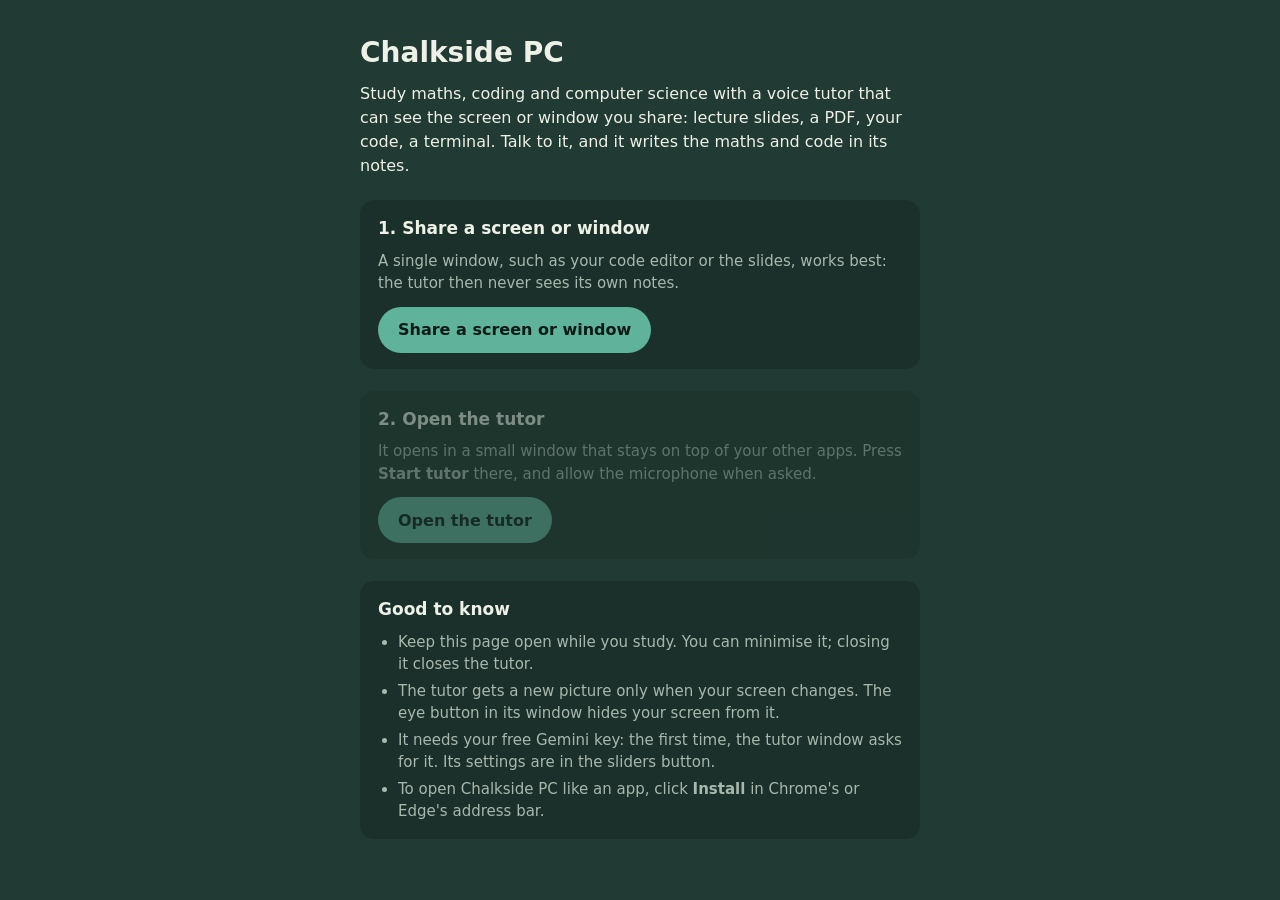
==== pc/index.html @ dc72a12b "Chalkside PC: the tutor sees your computer screen pc/ shares a screen or window from Chrome or Edge " ====
<!doctype html>
<html lang="en-GB">
<head>
<meta charset="utf-8">
<meta name="viewport" content="width=device-width, initial-scale=1">
<title>Chalkside PC</title>
<!--
  Chalkside on a computer: a Gemini Live tutor for maths, coding and computer science that sees
  the screen or window you share here. The tutor itself is the same page the Android app floats
  over other apps (../?overlay&pc); here it opens in a window that stays on top (Chrome and Edge),
  or beside these steps where browsers can't do that. js/pcbridge.js connects the two.
-->
<link rel="manifest" href="manifest.webmanifest">
<link rel="icon" href="../icons/icon-192.png">
<meta name="theme-color" content="#213a33">
<style>
  :root { --slate: #213a33; --chalk: #edf1e7; --dim: #a8b8ae; --accent: #5fb39a; --ink: #0d1a15; --bad: #ff8b7e; color-scheme: dark; }
  * { box-sizing: border-box; }
  body { margin: 0; min-height: 100vh; background: var(--slate); color: var(--chalk); font: 16px/1.5 system-ui, "Segoe UI", sans-serif; }
  main { display: grid; grid-template-columns: minmax(0, 560px); justify-content: center; gap: 0 32px; padding: 32px 20px 48px; }
  main.is-beside { grid-template-columns: minmax(0, 460px) minmax(0, 520px); }
  h1 { margin: 0 0 4px; font-size: 28px; }
  h2 { margin: 0 0 6px; font-size: 17px; }
  p { margin: 8px 0; }
  .dim { color: var(--dim); font-size: 15px; }
  .step { margin-top: 22px; padding: 16px 18px; border-radius: 14px; background: rgba(0, 0, 0, 0.18); }
  .step.is-off { opacity: 0.45; }
  .buttons { display: flex; gap: 10px; margin-top: 12px; flex-wrap: wrap; }
  button { height: 46px; padding: 0 20px; border: 0; border-radius: 23px; background: var(--accent); color: var(--ink); font: 700 16px system-ui, sans-serif; cursor: pointer; }
  button.ghost { background: transparent; color: var(--chalk); border: 1px solid rgba(237, 241, 231, 0.4); }
  button:disabled { cursor: default; }
  .status { font-weight: 600; }
  .bad { color: var(--bad); }
  .note { padding: 12px 14px; border-radius: 10px; background: rgba(255, 139, 126, 0.15); }
  ul { margin: 8px 0 0; padding-left: 20px; }
  li + li { margin-top: 4px; }
  #here { display: none; height: min(760px, calc(100vh - 64px)); border-radius: 14px; overflow: hidden; background: var(--slate); box-shadow: 0 0 0 1px rgba(237, 241, 231, 0.14); }
  main.is-beside #here { display: block; position: sticky; top: 32px; }
  [hidden] { display: none !important; }
  @media (max-width: 1040px) { main.is-beside { grid-template-columns: minmax(0, 560px); } main.is-beside #here { position: static; margin-top: 22px; } }
</style>
</head>
<body>
<main id="main">
  <div>
    <h1>Chalkside PC</h1>
    <p>Study maths, coding and computer science with a voice tutor that can see the screen or window you share: lecture slides, a PDF, your code, a terminal. Talk to it, and it writes the maths and code in its notes.</p>
    <p class="note" id="notPc" hidden>This part of Chalkside is for a computer. Open this page in Chrome or Edge on your PC.</p>

    <section class="step" id="step1">
      <h2>1. Share a screen or window</h2>
      <p class="dim">A single window, such as your code editor or the slides, works best: the tutor then never sees its own notes.</p>
      <p class="status" id="shareState" role="status"></p>
      <div class="buttons">
        <button type="button" id="share">Share a screen or window</button>
        <button type="button" class="ghost" id="unshare" hidden>Stop sharing</button>
      </div>
    </section>

    <section class="step is-off" id="step2">
      <h2>2. Open the tutor</h2>
      <p class="dim" id="openHelp">It opens in a small window that stays on top of your other apps. Press <strong>Start tutor</strong> there, and allow the microphone when asked.</p>
      <p class="status" id="tutorState" role="status"></p>
      <div class="buttons">
        <button type="button" id="open" disabled>Open the tutor</button>
        <button type="button" class="ghost" id="close" hidden>Close the tutor</button>
      </div>
    </section>

    <section class="step">
      <h2>Good to know</h2>
      <ul class="dim">
        <li>Keep this page open while you study. You can minimise it; closing it closes the tutor.</li>
        <li>The tutor gets a new picture only when your screen changes. The eye button in its window hides your screen from it.</li>
        <li>It needs your free Gemini key: the first time, the tutor window asks for it. Its settings are in the sliders button.</li>
        <li>To open Chalkside PC like an app, click <strong>Install</strong> in Chrome's or Edge's address bar.</li>
      </ul>
    </section>
  </div>
  <div id="here"></div>
</main>

<script type="module">
import { PcScreen } from '../js/pccapture.js';

const $ = (s) => document.querySelector(s);
const params = new URLSearchParams(location.search);
const TUTOR = new URL(`../?overlay&pc${params.has('mock') ? '&mock' : ''}`, location.href).href;
const screen = new PcScreen();
let pip = null; // the window that stays on top, where browsers have them
let frame = null; // the tutor
let panelSize = [520, 740];

const touchOnly = /Android|iPhone|iPad|iPod/i.test(navigator.userAgent) || (navigator.platform === 'MacIntel' && navigator.maxTouchPoints > 1);
if (touchOnly || !navigator.mediaDevices?.getDisplayMedia) {
  $('#notPc').hidden = false;
  $('#share').disabled = true;
}
if ('serviceWorker' in navigator && location.protocol === 'https:') navigator.serviceWorker.register('../sw.js', { scope: '../' }).catch(() => {});

function render() {
  const sharing = screen.sharing;
  $('#shareState').textContent = sharing ? `Sharing: ${screen.label}.` : '';
  $('#share').textContent = sharing ? 'Share something else' : 'Share a screen or window';
  $('#unshare').hidden = !sharing;
  $('#step2').classList.toggle('is-off', !sharing && !frame);
  $('#open').disabled = !sharing || !!frame;
  $('#open').hidden = !!frame;
  $('#close').hidden = !frame;
  $('#tutorState').textContent = !frame ? '' : pip ? 'The tutor is open in its own window, on top of your other apps.' : 'The tutor is beside these steps. Your browser can’t keep it on top of other apps, so put this window beside your work.';
}

// What the tutor page reaches for as window.parent.chalksidePc (see js/pcbridge.js).
function hostFor(win) {
  return {
    screen,
    floating: win !== window, // in its own window, rather than beside these steps
    close: () => closeTutor(),
    // The tutor's small bar or its panel with the notes: fit the window that stays on top.
    resize(mode, w, h) {
      if (win === window) return;
      try {
        const dw = win.outerWidth - win.innerWidth;
        const dh = win.outerHeight - win.innerHeight;
        if (mode === 'bubble') {
          if (win.innerHeight > h + 40) panelSize = [win.innerWidth, win.innerHeight];
          win.resizeTo(w + dw, h + dh);
        } else {
          win.resizeTo(panelSize[0] + dw, panelSize[1] + dh);
        }
      } catch {
        /* the browser said no: keep the size */
      }
    },
  };
}

function makeFrame(doc) {
  const f = doc.createElement('iframe');
  f.src = TUTOR;
  f.title = 'Chalkside tutor';
  f.allow = 'microphone; display-capture; autoplay; screen-wake-lock; clipboard-write';
  Object.assign(f.style, { border: '0', width: '100%', height: '100%', display: 'block' });
  return f;
}

async function share() {
  $('#shareState').classList.remove('bad');
  try {
    await screen.start();
  } catch (err) {
    $('#shareState').textContent = err?.name === 'NotAllowedError' ? 'Sharing was cancelled.' : `Couldn't share: ${err?.message || err}`;
    $('#shareState').classList.add('bad');
    return;
  }
  render();
  // Ask for the microphone here too, where the browser shows the question clearly.
  try {
    const s = await navigator.mediaDevices.getUserMedia({ audio: true });
    s.getTracks().forEach((t) => t.stop());
  } catch {
    /* the tutor window asks again, and its settings explain how to allow it */
  }
}

async function openTutor() {
  if (frame) return;
  if ('documentPictureInPicture' in window) {
    try {
      pip = await documentPictureInPicture.requestWindow({ width: panelSize[0], height: panelSize[1] });
      const d = pip.document;
      d.title = 'Chalkside tutor';
      d.documentElement.style.height = '100%';
      Object.assign(d.body.style, { margin: '0', height: '100%', background: '#213a33', overflow: 'hidden' });
      pip.chalksidePc = hostFor(pip);
      frame = makeFrame(d);
      d.body.append(frame);
      pip.addEventListener('pagehide', () => {
        pip = null;
        frame = null;
        tutorClosed();
      });
      render();
      return;
    } catch (err) {
      console.warn('[chalkside] No window that stays on top:', err);
      pip = null;
    }
  }
  // No window that stays on top: the tutor goes beside these steps.
  window.chalksidePc = hostFor(window);
  frame = makeFrame(document);
  $('#here').append(frame);
  $('#main').classList.add('is-beside');
  render();
}

function closeTutor() {
  if (pip) return pip.close(); // its pagehide does the rest
  frame?.remove();
  frame = null;
  tutorClosed();
}

function tutorClosed() {
  $('#main').classList.remove('is-beside');
  screen.stop();
  render();
}

screen.addEventListener('ended', () => {
  render();
  $('#shareState').textContent = 'Sharing has stopped, so the tutor can’t see your screen. Share it again here.';
  $('#shareState').classList.add('bad');
});
$('#share').addEventListener('click', share);
$('#unshare').addEventListener('click', () => {
  screen.stop();
  screen.dispatchEvent(new Event('ended'));
});
$('#open').addEventListener('click', openTutor);
$('#close').addEventListener('click', closeTutor);
render();
</script>
</body>
</html>
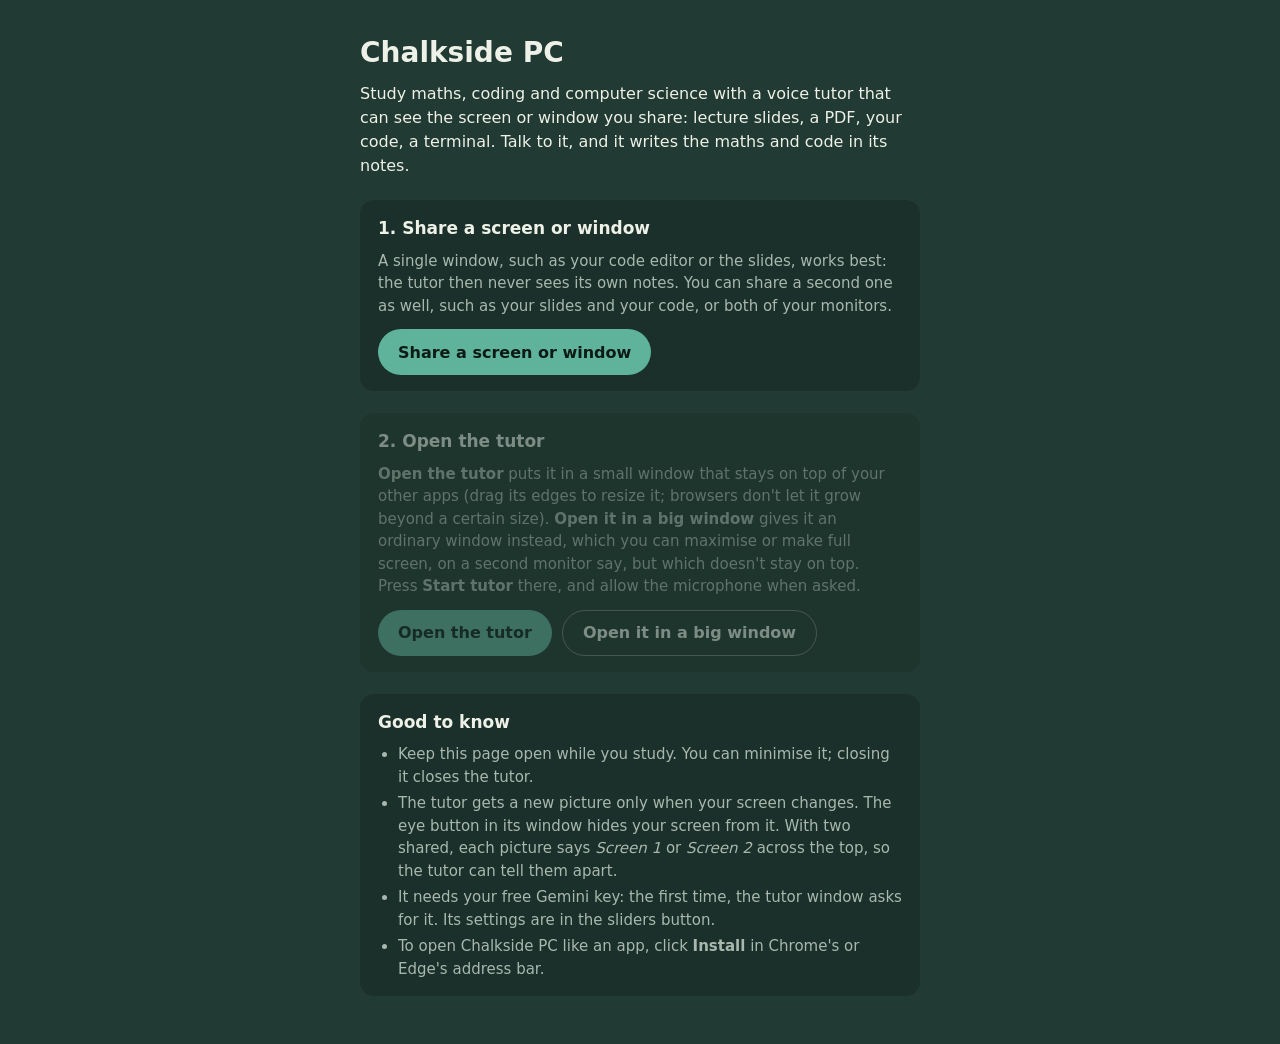
==== commit bab5b286: "Chalkside PC: a big tutor window and a second screen - "Open it in a big window" puts the tutor in a" ====
--- a/pc/index.html
+++ b/pc/index.html
@@ -49,20 +49,29 @@
 
     <section class="step" id="step1">
       <h2>1. Share a screen or window</h2>
-      <p class="dim">A single window, such as your code editor or the slides, works best: the tutor then never sees its own notes.</p>
+      <p class="dim">A single window, such as your code editor or the slides, works best: the tutor then never sees its own notes. You can share a second one as well, such as your slides and your code, or both of your monitors.</p>
       <p class="status" id="shareState" role="status"></p>
       <div class="buttons">
         <button type="button" id="share">Share a screen or window</button>
         <button type="button" class="ghost" id="unshare" hidden>Stop sharing</button>
       </div>
+      <div id="second" hidden>
+        <p class="status" id="share2State" role="status"></p>
+        <div class="buttons">
+          <button type="button" class="ghost" id="share2">Share a second screen or window</button>
+          <button type="button" class="ghost" id="unshare2" hidden>Stop the second</button>
+        </div>
+      </div>
     </section>
 
     <section class="step is-off" id="step2">
       <h2>2. Open the tutor</h2>
-      <p class="dim" id="openHelp">It opens in a small window that stays on top of your other apps. Press <strong>Start tutor</strong> there, and allow the microphone when asked.</p>
+      <p class="dim" id="openHelp"><strong>Open the tutor</strong> puts it in a small window that stays on top of your other apps (drag its edges to resize it; browsers don't let it grow beyond a certain size). <strong>Open it in a big window</strong> gives it an ordinary window instead, which you can maximise or make full screen, on a second monitor say, but which doesn't stay on top. Press <strong>Start tutor</strong> there, and allow the microphone when asked.</p>
       <p class="status" id="tutorState" role="status"></p>
       <div class="buttons">
         <button type="button" id="open" disabled>Open the tutor</button>
+        <button type="button" class="ghost" id="openBig" disabled>Open it in a big window</button>
+        <button type="button" class="ghost" id="move" hidden></button>
         <button type="button" class="ghost" id="close" hidden>Close the tutor</button>
       </div>
     </section>
@@ -71,7 +80,7 @@
       <h2>Good to know</h2>
       <ul class="dim">
         <li>Keep this page open while you study. You can minimise it; closing it closes the tutor.</li>
-        <li>The tutor gets a new picture only when your screen changes. The eye button in its window hides your screen from it.</li>
+        <li>The tutor gets a new picture only when your screen changes. The eye button in its window hides your screen from it. With two shared, each picture says <em>Screen 1</em> or <em>Screen 2</em> across the top, so the tutor can tell them apart.</li>
         <li>It needs your free Gemini key: the first time, the tutor window asks for it. Its settings are in the sliders button.</li>
         <li>To open Chalkside PC like an app, click <strong>Install</strong> in Chrome's or Edge's address bar.</li>
       </ul>
@@ -87,8 +96,13 @@
 const params = new URLSearchParams(location.search);
 const TUTOR = new URL(`../?overlay&pc${params.has('mock') ? '&mock' : ''}`, location.href).href;
 const screen = new PcScreen();
+const screen2 = new PcScreen(); // a second screen or window, if you share one
 let pip = null; // the window that stays on top, where browsers have them
+let big = null; // or an ordinary window, as big as you like
+let bigGone = null; // tidies up after it
 let frame = null; // the tutor
+let where = ''; // where it is: 'top', 'big' or 'beside' (these steps)
+let moving = false; // to another window: the screens stay shared
 let panelSize = [520, 740];
 
 const touchOnly = /Android|iPhone|iPad|iPod/i.test(navigator.userAgent) || (navigator.platform === 'MacIntel' && navigator.maxTouchPoints > 1);
@@ -98,27 +112,46 @@
 }
 if ('serviceWorker' in navigator && location.protocol === 'https:') navigator.serviceWorker.register('../sw.js', { scope: '../' }).catch(() => {});
 
+const WHERE = {
+  top: 'The tutor is open in a small window that stays on top of your other apps. Drag its edges to resize it.',
+  big: 'The tutor is open in a big window: maximise it, or press the full-screen button in its bar. It doesn’t stay on top of other apps.',
+  beside: 'The tutor is beside these steps. Your browser can’t keep it on top of other apps, so put this window beside your work.',
+};
+
 function render() {
-  const sharing = screen.sharing;
+  const sharing = screen.sharing, sharing2 = screen2.sharing;
   $('#shareState').textContent = sharing ? `Sharing: ${screen.label}.` : '';
   $('#share').textContent = sharing ? 'Share something else' : 'Share a screen or window';
   $('#unshare').hidden = !sharing;
-  $('#step2').classList.toggle('is-off', !sharing && !frame);
-  $('#open').disabled = !sharing || !!frame;
-  $('#open').hidden = !!frame;
+  $('#second').hidden = !sharing && !sharing2;
+  $('#share2State').textContent = sharing2 ? `Also sharing: ${screen2.label}.` : '';
+  $('#share2').textContent = sharing2 ? 'Share a different second one' : 'Share a second screen or window';
+  $('#unshare2').hidden = !sharing2;
+  // With two, every picture says which screen it is.
+  screen.setStrip(sharing && sharing2 ? `Screen 1 · ${screen.label}` : '');
+  screen2.setStrip(sharing2 ? `Screen 2 · ${screen2.label}` : '');
+  const any = sharing || sharing2;
+  $('#step2').classList.toggle('is-off', !any && !frame);
+  $('#open').disabled = $('#openBig').disabled = !any || !!frame;
+  $('#open').hidden = $('#openBig').hidden = !!frame;
+  $('#move').hidden = !frame || where === 'beside';
+  $('#move').textContent = where === 'big' ? 'Move it to a window on top' : 'Move it to a big window';
   $('#close').hidden = !frame;
-  $('#tutorState').textContent = !frame ? '' : pip ? 'The tutor is open in its own window, on top of your other apps.' : 'The tutor is beside these steps. Your browser can’t keep it on top of other apps, so put this window beside your work.';
+  $('#tutorState').textContent = frame ? WHERE[where] : '';
 }
 
 // What the tutor page reaches for as window.parent.chalksidePc (see js/pcbridge.js).
-function hostFor(win) {
+function hostFor(win, kind) {
   return {
     screen,
+    screen2,
+    kind, // 'top', 'big' or 'beside'
     floating: win !== window, // in its own window, rather than beside these steps
     close: () => closeTutor(),
     // The tutor's small bar or its panel with the notes: fit the window that stays on top.
+    // A big window keeps the size you give it.
     resize(mode, w, h) {
-      if (win === window) return;
+      if (win === window || kind === 'big') return;
       try {
         const dw = win.outerWidth - win.innerWidth;
         const dh = win.outerHeight - win.innerHeight;
@@ -135,25 +168,37 @@
   };
 }
 
-function makeFrame(doc) {
+// fullscreen: only a big window can let the tutor fill the screen.
+function makeFrame(doc, { fullscreen = false } = {}) {
   const f = doc.createElement('iframe');
   f.src = TUTOR;
   f.title = 'Chalkside tutor';
-  f.allow = 'microphone; display-capture; autoplay; screen-wake-lock; clipboard-write';
+  f.allow = `microphone; display-capture; autoplay; screen-wake-lock; clipboard-write${fullscreen ? '; fullscreen' : ''}`;
   Object.assign(f.style, { border: '0', width: '100%', height: '100%', display: 'block' });
   return f;
 }
 
-async function share() {
-  $('#shareState').classList.remove('bad');
+// A window of ours (on top, or big) made ready for the tutor.
+function dress(win) {
+  const d = win.document;
+  d.title = 'Chalkside tutor';
+  d.documentElement.style.height = '100%';
+  Object.assign(d.body.style, { margin: '0', height: '100%', background: '#213a33', overflow: 'hidden' });
+  return d;
+}
+
+async function share(which = screen) {
+  const state = which === screen ? $('#shareState') : $('#share2State');
+  state.classList.remove('bad');
   try {
-    await screen.start();
+    await which.start();
   } catch (err) {
-    $('#shareState').textContent = err?.name === 'NotAllowedError' ? 'Sharing was cancelled.' : `Couldn't share: ${err?.message || err}`;
-    $('#shareState').classList.add('bad');
+    state.textContent = err?.name === 'NotAllowedError' ? 'Sharing was cancelled.' : `Couldn't share: ${err?.message || err}`;
+    state.classList.add('bad');
     return;
   }
   render();
+  if (which === screen2) return;
   // Ask for the microphone here too, where the browser shows the question clearly.
   try {
     const s = await navigator.mediaDevices.getUserMedia({ audio: true });
@@ -168,13 +213,11 @@
   if ('documentPictureInPicture' in window) {
     try {
       pip = await documentPictureInPicture.requestWindow({ width: panelSize[0], height: panelSize[1] });
-      const d = pip.document;
-      d.title = 'Chalkside tutor';
-      d.documentElement.style.height = '100%';
-      Object.assign(d.body.style, { margin: '0', height: '100%', background: '#213a33', overflow: 'hidden' });
-      pip.chalksidePc = hostFor(pip);
+      const d = dress(pip);
+      pip.chalksidePc = hostFor(pip, 'top');
       frame = makeFrame(d);
       d.body.append(frame);
+      where = 'top';
       pip.addEventListener('pagehide', () => {
         pip = null;
         frame = null;
@@ -187,16 +230,56 @@
       pip = null;
     }
   }
-  // No window that stays on top: the tutor goes beside these steps.
-  window.chalksidePc = hostFor(window);
+  openBeside();
+}
+
+// An ordinary window, filling the screen to start with: maximise it, move it to another monitor,
+// or let the tutor go full screen. Browsers cap the size of a window that stays on top.
+function openBig() {
+  if (frame) return;
+  const s = window.screen;
+  const win = window.open('', 'chalkside-tutor', `popup,left=${s.availLeft ?? 0},top=${s.availTop ?? 0},width=${s.availWidth},height=${s.availHeight}`);
+  if (!win) {
+    openBeside();
+    $('#tutorState').textContent = 'Your browser blocked the big window, so the tutor is beside these steps. To use the big window, allow pop-ups for this site (the icon at the right of the address bar), close the tutor and open it again.';
+    return;
+  }
+  big = win;
+  const d = dress(win);
+  win.chalksidePc = hostFor(win, 'big');
+  frame = makeFrame(d, { fullscreen: true });
+  d.body.replaceChildren(frame);
+  where = 'big';
+  const gone = () => {
+    if (big !== win) return;
+    clearInterval(watch);
+    big = null;
+    frame = null;
+    tutorClosed();
+  };
+  const watch = setInterval(() => win.closed && gone(), 800);
+  win.addEventListener('pagehide', gone);
+  bigGone = gone;
+  win.focus();
+  render();
+}
+
+// No window that stays on top: the tutor goes beside these steps.
+function openBeside() {
+  window.chalksidePc = hostFor(window, 'beside');
   frame = makeFrame(document);
   $('#here').append(frame);
   $('#main').classList.add('is-beside');
+  where = 'beside';
   render();
 }
 
 function closeTutor() {
   if (pip) return pip.close(); // its pagehide does the rest
+  if (big) {
+    big.close();
+    return bigGone?.();
+  }
   frame?.remove();
   frame = null;
   tutorClosed();
@@ -204,22 +287,52 @@
 
 function tutorClosed() {
   $('#main').classList.remove('is-beside');
-  screen.stop();
+  if (!moving) {
+    screen.stop();
+    screen2.stop();
+  }
   render();
 }
 
-screen.addEventListener('ended', () => {
-  render();
-  $('#shareState').textContent = 'Sharing has stopped, so the tutor can’t see your screen. Share it again here.';
-  $('#shareState').classList.add('bad');
-});
-$('#share').addEventListener('click', share);
-$('#unshare').addEventListener('click', () => {
-  screen.stop();
-  screen.dispatchEvent(new Event('ended'));
-});
+// From the window on top to a big one, or back. The tutor starts again there (press Start tutor);
+// the lesson carries on, and the screens stay shared.
+async function moveTutor() {
+  const to = where === 'big' ? 'top' : 'big';
+  moving = true;
+  closeTutor();
+  for (let i = 0; i < 20 && frame; i++) await new Promise((r) => setTimeout(r, 50));
+  moving = false;
+  if (to === 'big') openBig();
+  else await openTutor();
+}
+
+for (const [which, state, again] of [
+  [screen, '#shareState', 'Share it again here.'],
+  [screen2, '#share2State', 'Share it again here if you want both.'],
+]) {
+  which.addEventListener('ended', () => {
+    render();
+    const still = which === screen ? screen2.sharing : screen.sharing;
+    $(state).textContent = still ? `That one has stopped; the tutor still sees the other. ${again}` : 'Sharing has stopped, so the tutor can’t see your screen. Share it again here.';
+    $(state).classList.add('bad');
+  });
+}
+$('#share').addEventListener('click', () => share(screen));
+$('#share2').addEventListener('click', () => share(screen2));
+for (const [which, button] of [
+  [screen, '#unshare'],
+  [screen2, '#unshare2'],
+]) {
+  $(button).addEventListener('click', () => {
+    which.stop();
+    which.dispatchEvent(new Event('ended'));
+  });
+}
 $('#open').addEventListener('click', openTutor);
+$('#openBig').addEventListener('click', openBig);
+$('#move').addEventListener('click', moveTutor);
 $('#close').addEventListener('click', closeTutor);
+addEventListener('pagehide', () => big?.close()); // the tutor needs this page
 render();
 </script>
 </body>
